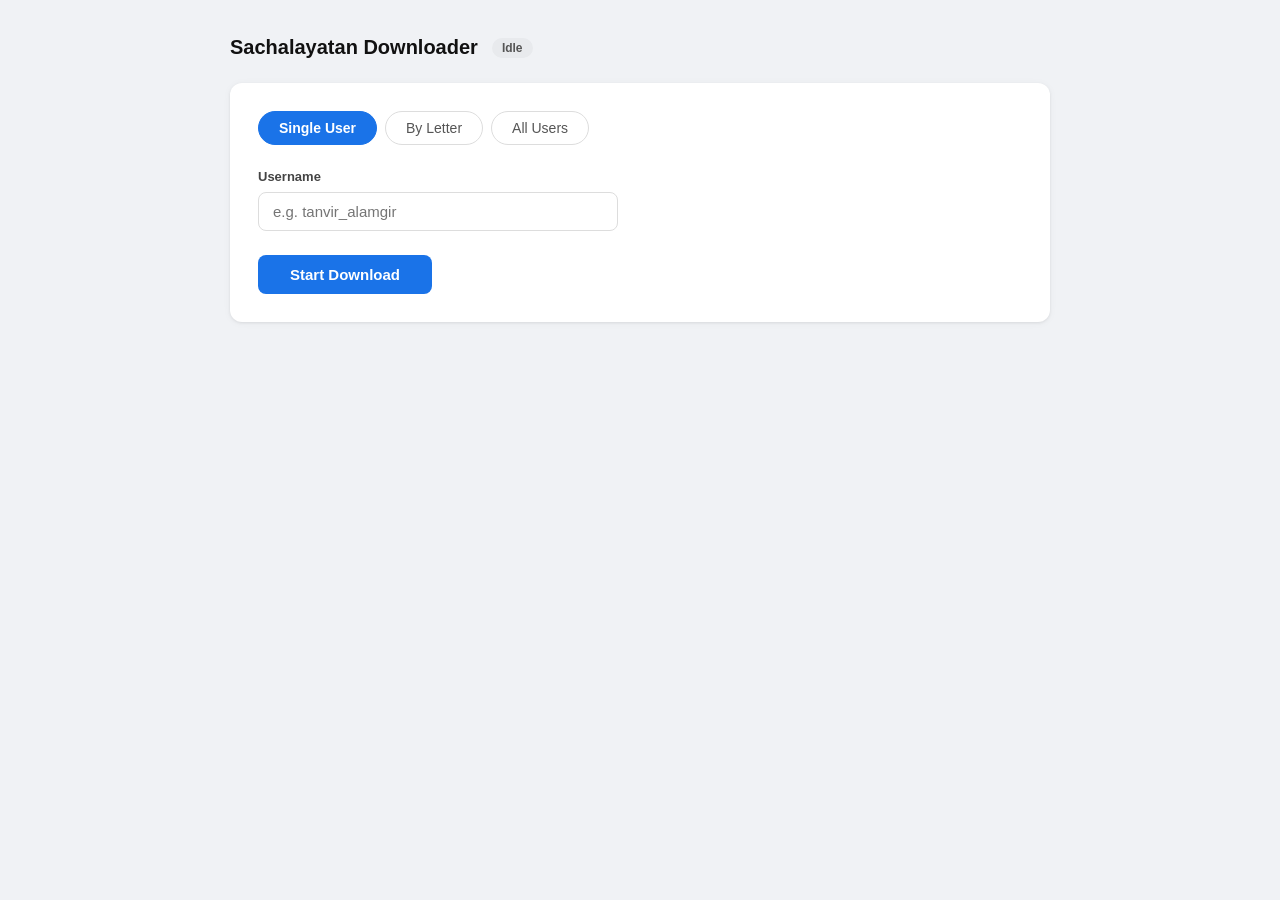
==== templates/index.html @ 8269a094 "Rebuild as Flask web app with HTML output - Replace PDF output with HTML (article + comments + image" ====
<!DOCTYPE html>
<html lang="en">
<head>
  <meta charset="UTF-8">
  <meta name="viewport" content="width=device-width, initial-scale=1">
  <title>Sachalayatan Downloader</title>
  <link rel="stylesheet" href="/static/style.css">
</head>
<body>

<div class="container">
  <div class="header">
    <h1>Sachalayatan Downloader</h1>
    <span class="status-badge" id="status-badge">Idle</span>
  </div>

  <!-- ── Control Panel ── -->
  <div class="panel" id="control-panel">

    <div class="mode-row">
      <button class="mode-btn active" data-mode="single">Single User</button>
      <button class="mode-btn" data-mode="letters">By Letter</button>
      <button class="mode-btn" data-mode="all">All Users</button>
    </div>

    <!-- Single user -->
    <div class="input-area" id="input-single">
      <label class="field-label">Username</label>
      <input type="text" id="username-input" placeholder="e.g. tanvir_alamgir" autocomplete="off" spellcheck="false">
    </div>

    <!-- By letter -->
    <div class="input-area hidden" id="input-letters">
      <label class="field-label">Select starting letter(s)</label>
      <div class="letter-grid" id="letter-grid"></div>
      <div class="field-hint">Click to toggle. Downloads all matching users from the CSV file below.</div>
      <div class="csv-picker">
        <label class="field-label" style="margin-top:16px">CSV file <span class="required">required</span></label>
        <div class="csv-row">
          <label class="file-btn" for="csv-letters">Choose File</label>
          <input type="file" id="csv-letters" accept=".csv" class="file-input">
          <span class="file-name placeholder" id="csv-letters-name">No file chosen</span>
          <button class="clear-btn hidden" id="csv-letters-clear">✕</button>
        </div>
      </div>
    </div>

    <!-- All users -->
    <div class="input-area hidden" id="input-all">
      <div class="csv-picker">
        <label class="field-label">CSV file <span class="required">required</span></label>
        <div class="csv-row">
          <label class="file-btn" for="csv-all">Choose File</label>
          <input type="file" id="csv-all" accept=".csv" class="file-input">
          <span class="file-name placeholder" id="csv-all-name">No file chosen</span>
          <button class="clear-btn hidden" id="csv-all-clear">✕</button>
        </div>
      </div>
    </div>

    <div class="action-row">
      <button class="start-btn" id="start-btn">Start Download</button>
      <div class="error-msg hidden" id="start-error"></div>
    </div>

  </div>

  <!-- ── Progress Panel ── -->
  <div class="panel hidden" id="progress-panel">

    <div class="progress-controls">
      <div class="progress-ctrl-left">
        <span class="paused-badge hidden" id="paused-badge">⏸ Paused</span>
      </div>
      <div class="progress-ctrl-right">
        <button class="ctrl-btn pause-btn" id="pause-btn">Pause</button>
        <button class="ctrl-btn stop-btn"  id="stop-btn">Stop</button>
      </div>
    </div>

    <div class="progress-block">
      <div class="progress-label">
        <span id="overall-label">Overall progress</span>
        <span class="progress-count" id="overall-count">0 / 0 users</span>
      </div>
      <div class="bar-track"><div class="bar-fill" id="overall-bar" style="width:0%"></div></div>
    </div>

    <div class="progress-block">
      <div class="progress-label">
        <span id="user-label">Current user</span>
        <span class="progress-count" id="user-count"></span>
      </div>
      <div class="bar-track"><div class="bar-fill" id="user-bar" style="width:0%"></div></div>
    </div>

    <div class="log-header">Live Log</div>
    <div class="log" id="log"></div>

  </div>

  <!-- ── Stop confirmation modal ── -->
  <div class="modal-overlay hidden" id="stop-modal">
    <div class="modal">
      <h3>Stop the download?</h3>
      <p>Articles already saved will not be deleted. The remaining users in this batch will be skipped.</p>
      <div class="modal-actions">
        <button class="modal-cancel" id="modal-cancel">Keep going</button>
        <button class="modal-confirm" id="modal-confirm">Stop</button>
      </div>
    </div>
  </div>

  <!-- ── Report Panel ── -->
  <div class="panel hidden" id="report-panel">
    <div class="report-top">
      <h2 id="report-title">Download Complete</h2>
      <div class="report-actions">
        <a class="report-link hidden" id="report-link" target="_blank">Open Full Report</a>
        <button class="new-btn" id="new-btn">New Download</button>
      </div>
    </div>
    <div class="report-stats" id="report-stats"></div>
    <div id="report-failed"></div>
    <div class="failure-actions hidden" id="failure-actions">
      <p class="failure-actions-label">Some users had failures:</p>
      <div class="failure-btns">
        <button class="retry-btn" id="retry-btn">Re-download failed users</button>
        <button class="save-csv-btn" id="save-csv-btn">Save failed usernames as CSV</button>
      </div>
    </div>
  </div>

</div><!-- /container -->

<script>
// ── Letter grid ────────────────────────────────────────────────────────────────
const grid = document.getElementById('letter-grid');
'ABCDEFGHIJKLMNOPQRSTUVWXYZ'.split('').forEach(ch => {
  const b = document.createElement('button');
  b.className = 'letter-btn';
  b.textContent = ch;
  b.dataset.letter = ch.toLowerCase();
  b.addEventListener('click', () => b.classList.toggle('selected'));
  grid.appendChild(b);
});

// ── Mode switching ─────────────────────────────────────────────────────────────
let mode = 'single';
document.querySelectorAll('.mode-btn').forEach(btn => {
  btn.addEventListener('click', () => {
    document.querySelectorAll('.mode-btn').forEach(b => b.classList.remove('active'));
    btn.classList.add('active');
    mode = btn.dataset.mode;
    document.querySelectorAll('.input-area').forEach(el => el.classList.add('hidden'));
    document.getElementById('input-' + mode).classList.remove('hidden');
  });
});

// ── CSV file pickers ───────────────────────────────────────────────────────────
function setupFilePicker(inputId, nameId, clearId) {
  const input  = document.getElementById(inputId);
  const nameEl = document.getElementById(nameId);
  const clearEl = document.getElementById(clearId);

  input.addEventListener('change', () => {
    if (input.files[0]) {
      nameEl.classList.remove('placeholder');
      clearEl.classList.remove('hidden');
      // Read file and show name + user count
      const reader = new FileReader();
      reader.onload = e => {
        const lines = e.target.result.split('\n').filter(l => l.trim() && l.trim().toLowerCase() !== 'username');
        nameEl.textContent = `${input.files[0].name}  (${lines.length} users)`;
      };
      reader.readAsText(input.files[0]);
    }
  });

  clearEl.addEventListener('click', () => {
    input.value = '';
    nameEl.textContent = 'No file chosen';
    nameEl.classList.add('placeholder');
    clearEl.classList.add('hidden');
  });
}

setupFilePicker('csv-letters', 'csv-letters-name', 'csv-letters-clear');
setupFilePicker('csv-all',     'csv-all-name',     'csv-all-clear');

// ── Start ──────────────────────────────────────────────────────────────────────
document.getElementById('start-btn').addEventListener('click', startDownload);
document.getElementById('username-input').addEventListener('keydown', e => {
  if (e.key === 'Enter') startDownload();
});

async function startDownload() {
  const errEl = document.getElementById('start-error');
  errEl.classList.add('hidden');

  const fd = new FormData();
  fd.append('mode', mode);

  if (mode === 'single') {
    const username = document.getElementById('username-input').value.trim();
    if (!username) { showErr('Please enter a username.'); return; }
    fd.append('username', username);
  } else if (mode === 'letters') {
    const letters = [...document.querySelectorAll('.letter-btn.selected')].map(b => b.dataset.letter);
    if (!letters.length) { showErr('Please select at least one letter.'); return; }
    const file = document.getElementById('csv-letters').files[0];
    if (!file) { showErr('Please choose a CSV file.'); return; }
    letters.forEach(l => fd.append('letters', l));
    fd.append('csv', file);
  } else if (mode === 'all') {
    const file = document.getElementById('csv-all').files[0];
    if (!file) { showErr('Please choose a CSV file.'); return; }
    fd.append('csv', file);
  }

  const resp = await fetch('/start', { method: 'POST', body: fd });
  const data = await resp.json();
  if (!resp.ok) { showErr(data.error); return; }

  switchTo('progress');
  setBadge('running');
  connectStream();
}

function showErr(msg) {
  const el = document.getElementById('start-error');
  el.textContent = msg;
  el.classList.remove('hidden');
}

// ── Panel switching ────────────────────────────────────────────────────────────
function switchTo(panel) {
  ['control', 'progress', 'report'].forEach(p => {
    document.getElementById(p + '-panel').classList.toggle('hidden', p !== panel);
  });
}

// ── Status badge ───────────────────────────────────────────────────────────────
function setBadge(state) {
  const b = document.getElementById('status-badge');
  b.className = 'status-badge ' + state;
  b.textContent = state === 'running' ? 'Running…' : state === 'done' ? 'Done' : 'Idle';
}

// ── Pause / Resume / Stop ──────────────────────────────────────────────────────
let isPaused = false;

document.getElementById('pause-btn').addEventListener('click', async () => {
  if (isPaused) {
    await fetch('/resume', { method: 'POST' });
  } else {
    await fetch('/pause', { method: 'POST' });
  }
});

document.getElementById('stop-btn').addEventListener('click', () => {
  document.getElementById('stop-modal').classList.remove('hidden');
});

document.getElementById('modal-cancel').addEventListener('click', () => {
  document.getElementById('stop-modal').classList.add('hidden');
});

document.getElementById('modal-confirm').addEventListener('click', async () => {
  document.getElementById('stop-modal').classList.add('hidden');
  document.getElementById('stop-btn').disabled = true;
  document.getElementById('stop-btn').textContent = 'Stopping…';
  await fetch('/stop', { method: 'POST' });
});

// ── SSE stream ─────────────────────────────────────────────────────────────────
let es;

function connectStream() {
  if (es) es.close();
  es = new EventSource('/stream');

  es.addEventListener('start', e => {
    const d = JSON.parse(e.data);
    setOverall(0, d.total_users);
  });

  es.addEventListener('user_start', e => {
    const d = JSON.parse(e.data);
    setOverall(d.user_idx - 1, d.total_users, d.username);
    setUser(0, 0, d.username);
    log(`▶ ${d.username}  (user ${d.user_idx} of ${d.total_users})`, 'info');
  });

  es.addEventListener('user_articles_found', e => {
    const d = JSON.parse(e.data);
    setUser(0, d.total_articles, d.username);
    log(`  Found ${d.total_articles} article${d.total_articles !== 1 ? 's' : ''}`, 'info');
  });

  es.addEventListener('article_done', e => {
    const d = JSON.parse(e.data);
    setUser(d.art_idx, d.total_articles, d.username);
    log(`  ✓ [${d.art_idx}/${d.total_articles}] ${d.title}`, 'ok');
  });

  es.addEventListener('article_fail', e => {
    const d = JSON.parse(e.data);
    setUser(d.art_idx, d.total_articles, d.username);
    log(`  ✗ [${d.art_idx}/${d.total_articles}] ${d.url} — ${d.error}`, 'fail');
  });

  es.addEventListener('user_done', e => {
    const d = JSON.parse(e.data);
    setOverall(d.user_idx, d.total_users);
    log(`✔ ${d.username} — ${d.success} saved${d.failed ? ', ' + d.failed + ' failed' : ''}`, 'done');
  });

  es.addEventListener('user_error', e => {
    const d = JSON.parse(e.data);
    log(`✗ ${d.username} — ${d.error}`, 'fail');
  });

  es.addEventListener('paused', () => {
    isPaused = true;
    document.getElementById('pause-btn').textContent = 'Resume';
    document.getElementById('pause-btn').classList.add('resume');
    document.getElementById('paused-badge').classList.remove('hidden');
    log('⏸ Download paused.', 'info');
  });

  es.addEventListener('resumed', () => {
    isPaused = false;
    document.getElementById('pause-btn').textContent = 'Pause';
    document.getElementById('pause-btn').classList.remove('resume');
    document.getElementById('paused-badge').classList.add('hidden');
    log('▶ Download resumed.', 'info');
  });

  es.addEventListener('complete', e => {
    const d = JSON.parse(e.data);
    es.close();
    setBadge('done');
    showReport(d);
  });

  es.onerror = () => log('Connection interrupted — will retry…', 'info');
}

// ── Progress bars ──────────────────────────────────────────────────────────────
function setOverall(done, total, user) {
  const pct = total ? Math.round(done / total * 100) : 0;
  document.getElementById('overall-bar').style.width = pct + '%';
  document.getElementById('overall-count').textContent = `${done} / ${total} users`;
  document.getElementById('overall-label').textContent =
    user ? `Overall — ${user}` : 'Overall progress';
}

function setUser(done, total, user) {
  const pct = total ? Math.round(done / total * 100) : 0;
  document.getElementById('user-bar').style.width = pct + '%';
  document.getElementById('user-count').textContent = total ? `${done} / ${total} articles` : '';
  document.getElementById('user-label').textContent = user || 'Current user';
}

// ── Log ────────────────────────────────────────────────────────────────────────
const logEl = document.getElementById('log');
function log(text, type) {
  const line = document.createElement('div');
  line.className = 'log-line' + (type ? ' ' + type : '');
  line.textContent = text;
  logEl.appendChild(line);
  logEl.scrollTop = logEl.scrollHeight;
}

// ── Report ─────────────────────────────────────────────────────────────────────
let _failedUsernames = [];

function showReport(d) {
  switchTo('report');
  _failedUsernames = d.failed_usernames || [];

  document.getElementById('report-title').textContent =
    d.stopped ? 'Download Stopped' : 'Download Complete';

  // Stats
  document.getElementById('report-stats').innerHTML = `
    <div class="stat"><div class="num">${d.total_users}</div><div class="lbl">Users</div></div>
    <div class="stat"><div class="num ok">${d.articles_done}</div><div class="lbl">Articles saved</div></div>
    <div class="stat"><div class="num ${d.articles_failed ? 'bad' : ''}">${d.articles_failed}</div><div class="lbl">Failed</div></div>
    <div class="stat"><div class="ts">${d.timestamp}</div><div class="lbl">${d.stopped ? 'Stopped' : 'Completed'}</div></div>
  `;

  // Failed articles table
  if (d.failed_list && d.failed_list.length) {
    const rows = d.failed_list.map(f =>
      `<tr><td>${f.username}</td><td><a href="${f.url}" target="_blank">${f.url}</a></td><td>${f.error}</td></tr>`
    ).join('');
    document.getElementById('report-failed').innerHTML = `
      <h3 class="failed-heading">Failed Articles (${d.failed_list.length})</h3>
      <table class="failed-table">
        <thead><tr><th>User</th><th>URL</th><th>Error</th></tr></thead>
        <tbody>${rows}</tbody>
      </table>`;
  }

  // Report link
  if (d.report_file) {
    const link = document.getElementById('report-link');
    link.href = `/reports/${d.report_file}`;
    link.classList.remove('hidden');
  }

  // Failure actions
  if (_failedUsernames.length) {
    document.getElementById('failure-actions').classList.remove('hidden');
  }
}

// Re-download failed users
document.getElementById('retry-btn').addEventListener('click', async () => {
  if (!_failedUsernames.length) return;
  const resp = await fetch('/retry', {
    method: 'POST',
    headers: { 'Content-Type': 'application/json' },
    body: JSON.stringify({ usernames: _failedUsernames }),
  });
  const data = await resp.json();
  if (!resp.ok) { alert(data.error); return; }

  // Reset UI and switch to progress
  document.getElementById('report-stats').innerHTML = '';
  document.getElementById('report-failed').innerHTML = '';
  document.getElementById('failure-actions').classList.add('hidden');
  document.getElementById('log').innerHTML = '';
  document.getElementById('pause-btn').textContent = 'Pause';
  document.getElementById('pause-btn').classList.remove('resume');
  document.getElementById('pause-btn').disabled = false;
  document.getElementById('stop-btn').disabled = false;
  document.getElementById('stop-btn').textContent = 'Stop';
  isPaused = false;
  setOverall(0, 0); setUser(0, 0);
  setBadge('running');
  switchTo('progress');
  connectStream();
});

// Save failed usernames as CSV
document.getElementById('save-csv-btn').addEventListener('click', async () => {
  if (!_failedUsernames.length) return;
  const content = 'username\n' + _failedUsernames.join('\n');
  const suggestedName = 'failed_users.csv';

  if (window.showSaveFilePicker) {
    try {
      const handle = await window.showSaveFilePicker({
        suggestedName,
        types: [{ description: 'CSV file', accept: { 'text/csv': ['.csv'] } }],
      });
      const writable = await handle.createWritable();
      await writable.write(content);
      await writable.close();
      return;
    } catch (e) {
      if (e.name === 'AbortError') return; // user cancelled picker
    }
  }
  // Fallback: browser download
  const blob = new Blob([content], { type: 'text/csv' });
  const url  = URL.createObjectURL(blob);
  const a    = document.createElement('a');
  a.href = url; a.download = suggestedName;
  a.click();
  URL.revokeObjectURL(url);
});

// New download button
document.getElementById('new-btn').addEventListener('click', () => {
  document.getElementById('report-stats').innerHTML = '';
  document.getElementById('report-failed').innerHTML = '';
  document.getElementById('failure-actions').classList.add('hidden');
  document.getElementById('log').innerHTML = '';
  document.getElementById('pause-btn').textContent = 'Pause';
  document.getElementById('pause-btn').classList.remove('resume');
  document.getElementById('pause-btn').disabled = false;
  document.getElementById('stop-btn').disabled = false;
  document.getElementById('stop-btn').textContent = 'Stop';
  isPaused = false;
  setOverall(0, 0); setUser(0, 0);
  setBadge('idle');
  switchTo('control');
});

// ── Reconnect if already running ───────────────────────────────────────────────
fetch('/status').then(r => r.json()).then(d => {
  if (d.running) {
    switchTo('progress');
    setBadge('running');
    log('Reconnected to running download…', 'info');
    connectStream();
  }
});
</script>
</body>
</html>
---- static/style.css ----
*, *::before, *::after { box-sizing: border-box; margin: 0; padding: 0; }

body {
  font-family: -apple-system, BlinkMacSystemFont, 'Segoe UI', Roboto, sans-serif;
  background: #f0f2f5;
  color: #222;
  min-height: 100vh;
  padding: 36px 20px 60px;
}

.container {
  max-width: 820px;
  margin: 0 auto;
}

/* ── Header ── */
.header {
  display: flex;
  align-items: center;
  gap: 14px;
  margin-bottom: 24px;
}

h1 {
  font-size: 20px;
  font-weight: 700;
  color: #111;
}

.status-badge {
  font-size: 12px;
  font-weight: 600;
  padding: 3px 10px;
  border-radius: 20px;
  background: #e8eaed;
  color: #555;
}
.status-badge.running { background: #fef3c7; color: #92400e; }
.status-badge.done    { background: #d1fae5; color: #065f46; }

/* ── Panel ── */
.panel {
  background: #fff;
  border-radius: 12px;
  padding: 28px;
  box-shadow: 0 1px 3px rgba(0,0,0,0.08), 0 1px 8px rgba(0,0,0,0.04);
  margin-bottom: 20px;
}

.hidden { display: none !important; }

/* ── Mode buttons ── */
.mode-row {
  display: flex;
  gap: 8px;
  margin-bottom: 24px;
}

.mode-btn {
  padding: 8px 20px;
  border-radius: 20px;
  border: 1.5px solid #ddd;
  background: #fff;
  color: #555;
  font-size: 14px;
  font-weight: 500;
  cursor: pointer;
  transition: all 0.15s;
}
.mode-btn:hover:not(.active) { border-color: #999; color: #222; }
.mode-btn.active {
  background: #1a73e8;
  border-color: #1a73e8;
  color: #fff;
  font-weight: 600;
}

/* ── Input areas ── */
.input-area { margin-bottom: 24px; }

.field-label {
  display: block;
  font-size: 13px;
  font-weight: 600;
  color: #444;
  margin-bottom: 8px;
}

#username-input {
  width: 100%;
  max-width: 360px;
  padding: 10px 14px;
  border: 1.5px solid #ddd;
  border-radius: 8px;
  font-size: 15px;
  outline: none;
  transition: border-color 0.15s;
  color: #222;
}
#username-input:focus { border-color: #1a73e8; }

/* ── Letter grid ── */
.letter-grid {
  display: flex;
  flex-wrap: wrap;
  gap: 6px;
  margin-bottom: 10px;
}

.letter-btn {
  width: 38px;
  height: 38px;
  border-radius: 7px;
  border: 1.5px solid #ddd;
  background: #fff;
  color: #444;
  font-size: 13px;
  font-weight: 600;
  cursor: pointer;
  transition: all 0.12s;
}
.letter-btn:hover { border-color: #999; }
.letter-btn.selected {
  background: #1a73e8;
  border-color: #1a73e8;
  color: #fff;
}

.field-hint, .all-info {
  font-size: 13px;
  color: #777;
  line-height: 1.5;
}

/* ── CSV file picker ── */
.csv-picker { margin-top: 16px; }

.csv-row {
  display: flex;
  align-items: center;
  gap: 10px;
  flex-wrap: wrap;
}

.file-input { display: none; }

.file-btn {
  padding: 7px 16px;
  background: #fff;
  border: 1.5px solid #ddd;
  border-radius: 7px;
  font-size: 13px;
  font-weight: 600;
  color: #444;
  cursor: pointer;
  transition: border-color 0.15s;
  white-space: nowrap;
}
.file-btn:hover { border-color: #999; color: #111; }

.file-name {
  font-size: 13px;
  color: #555;
  flex: 1;
  min-width: 0;
  overflow: hidden;
  text-overflow: ellipsis;
  white-space: nowrap;
}
.file-name.placeholder { color: #aaa; }

.required {
  font-size: 11px;
  font-weight: 600;
  color: #c0392b;
  text-transform: uppercase;
  letter-spacing: 0.04em;
  margin-left: 6px;
}

.clear-btn {
  padding: 4px 8px;
  background: none;
  border: none;
  color: #aaa;
  font-size: 13px;
  cursor: pointer;
  border-radius: 4px;
  transition: color 0.12s;
  flex-shrink: 0;
}
.clear-btn:hover { color: #c0392b; }

/* ── Start button ── */
.action-row { display: flex; align-items: center; gap: 16px; flex-wrap: wrap; }

.start-btn {
  padding: 11px 32px;
  background: #1a73e8;
  color: #fff;
  border: none;
  border-radius: 8px;
  font-size: 15px;
  font-weight: 600;
  cursor: pointer;
  transition: background 0.15s;
}
.start-btn:hover { background: #1558c0; }

.error-msg {
  font-size: 14px;
  color: #c0392b;
}

/* ── Progress bars ── */
.progress-block { margin-bottom: 22px; }

.progress-label {
  display: flex;
  justify-content: space-between;
  font-size: 13px;
  color: #555;
  margin-bottom: 7px;
  font-weight: 500;
}

.progress-count { color: #888; font-weight: 400; }

.bar-track {
  height: 10px;
  background: #e8eaed;
  border-radius: 5px;
  overflow: hidden;
}

.bar-fill {
  height: 100%;
  background: #1a73e8;
  border-radius: 5px;
  width: 0%;
  transition: width 0.35s ease;
}

/* ── Progress controls ── */
.progress-controls {
  display: flex;
  justify-content: space-between;
  align-items: center;
  margin-bottom: 20px;
}

.progress-ctrl-right { display: flex; gap: 8px; }

.paused-badge {
  font-size: 13px;
  font-weight: 600;
  color: #92400e;
  background: #fef3c7;
  padding: 4px 12px;
  border-radius: 20px;
}

.ctrl-btn {
  padding: 7px 18px;
  border-radius: 7px;
  border: 1.5px solid;
  font-size: 13px;
  font-weight: 600;
  cursor: pointer;
  transition: all 0.15s;
}

.pause-btn {
  border-color: #1a73e8;
  color: #1a73e8;
  background: #fff;
}
.pause-btn:hover  { background: #e8f0fe; }
.pause-btn.resume { border-color: #2d6a3f; color: #2d6a3f; }
.pause-btn.resume:hover { background: #d1fae5; }

.stop-btn {
  border-color: #c0392b;
  color: #c0392b;
  background: #fff;
}
.stop-btn:hover    { background: #fde8e8; }
.stop-btn:disabled { border-color: #ddd; color: #aaa; cursor: not-allowed; background: #fff; }

/* ── Stop modal ── */
.modal-overlay {
  position: fixed;
  inset: 0;
  background: rgba(0,0,0,0.4);
  display: flex;
  align-items: center;
  justify-content: center;
  z-index: 100;
}

.modal {
  background: #fff;
  border-radius: 12px;
  padding: 28px 32px;
  max-width: 400px;
  width: 90%;
  box-shadow: 0 8px 32px rgba(0,0,0,0.2);
}

.modal h3 { font-size: 17px; margin-bottom: 10px; }
.modal p  { font-size: 14px; color: #555; line-height: 1.6; margin-bottom: 24px; }

.modal-actions { display: flex; gap: 10px; justify-content: flex-end; }

.modal-cancel {
  padding: 8px 18px;
  border: 1.5px solid #ddd;
  border-radius: 7px;
  background: #fff;
  color: #444;
  font-size: 14px;
  font-weight: 600;
  cursor: pointer;
}
.modal-cancel:hover { border-color: #999; }

.modal-confirm {
  padding: 8px 18px;
  border: none;
  border-radius: 7px;
  background: #c0392b;
  color: #fff;
  font-size: 14px;
  font-weight: 600;
  cursor: pointer;
}
.modal-confirm:hover { background: #a93226; }

/* ── Failure actions ── */
.failure-actions {
  margin-top: 28px;
  padding-top: 24px;
  border-top: 1px solid #eee;
}

.failure-actions-label {
  font-size: 14px;
  font-weight: 600;
  color: #444;
  margin-bottom: 12px;
}

.failure-btns { display: flex; gap: 10px; flex-wrap: wrap; }

.retry-btn {
  padding: 9px 20px;
  background: #1a73e8;
  color: #fff;
  border: none;
  border-radius: 8px;
  font-size: 14px;
  font-weight: 600;
  cursor: pointer;
  transition: background 0.15s;
}
.retry-btn:hover { background: #1558c0; }

.save-csv-btn {
  padding: 9px 20px;
  background: #fff;
  color: #1a73e8;
  border: 1.5px solid #1a73e8;
  border-radius: 8px;
  font-size: 14px;
  font-weight: 600;
  cursor: pointer;
  transition: background 0.15s;
}
.save-csv-btn:hover { background: #e8f0fe; }

/* ── Log ── */
.log-header {
  font-size: 11px;
  font-weight: 700;
  text-transform: uppercase;
  letter-spacing: 0.06em;
  color: #999;
  margin-bottom: 8px;
}

.log {
  background: #1e1e2e;
  border-radius: 8px;
  padding: 14px 16px;
  height: 300px;
  overflow-y: auto;
  font-family: 'Cascadia Code', 'Consolas', 'Courier New', monospace;
  font-size: 12.5px;
  line-height: 1.75;
  scroll-behavior: smooth;
}

.log-line      { color: #cdd6f4; }
.log-line.ok   { color: #a6e3a1; }
.log-line.fail { color: #f38ba8; }
.log-line.done { color: #89dceb; font-weight: 600; }
.log-line.info { color: #fab387; }

/* ── Report ── */
.report-top {
  display: flex;
  align-items: center;
  justify-content: space-between;
  margin-bottom: 24px;
  flex-wrap: wrap;
  gap: 12px;
}

.report-top h2 { font-size: 18px; font-weight: 700; }

.report-actions { display: flex; align-items: center; gap: 12px; }

.report-link {
  font-size: 14px;
  font-weight: 600;
  color: #1a73e8;
  text-decoration: none;
  padding: 7px 16px;
  border: 1.5px solid #1a73e8;
  border-radius: 7px;
  transition: background 0.15s;
}
.report-link:hover { background: #e8f0fe; }

.new-btn {
  font-size: 14px;
  font-weight: 600;
  color: #555;
  background: #fff;
  border: 1.5px solid #ddd;
  border-radius: 7px;
  padding: 7px 16px;
  cursor: pointer;
  transition: border-color 0.15s;
}
.new-btn:hover { border-color: #999; color: #222; }

.report-stats {
  display: flex;
  gap: 16px;
  flex-wrap: wrap;
  margin-bottom: 24px;
}

.stat {
  background: #f8f9fa;
  border-radius: 10px;
  padding: 16px 22px;
  min-width: 110px;
}
.stat .num  { font-size: 30px; font-weight: 700; line-height: 1; margin-bottom: 4px; }
.stat .num.ok  { color: #2d6a3f; }
.stat .num.bad { color: #c0392b; }
.stat .ts   { font-size: 15px; font-weight: 600; line-height: 1; margin-bottom: 4px; }
.stat .lbl  { font-size: 12px; color: #777; }

.failed-heading {
  font-size: 15px;
  font-weight: 600;
  margin-bottom: 12px;
  color: #c0392b;
}

.failed-table {
  width: 100%;
  border-collapse: collapse;
  font-size: 13px;
}
.failed-table th {
  text-align: left;
  padding: 8px 10px;
  background: #f5f5f5;
  border-bottom: 2px solid #e0e0e0;
  font-weight: 600;
  color: #444;
}
.failed-table td {
  padding: 8px 10px;
  border-bottom: 1px solid #eee;
  vertical-align: top;
  word-break: break-all;
}
.failed-table a { color: #1a73e8; text-decoration: none; }
.failed-table a:hover { text-decoration: underline; }
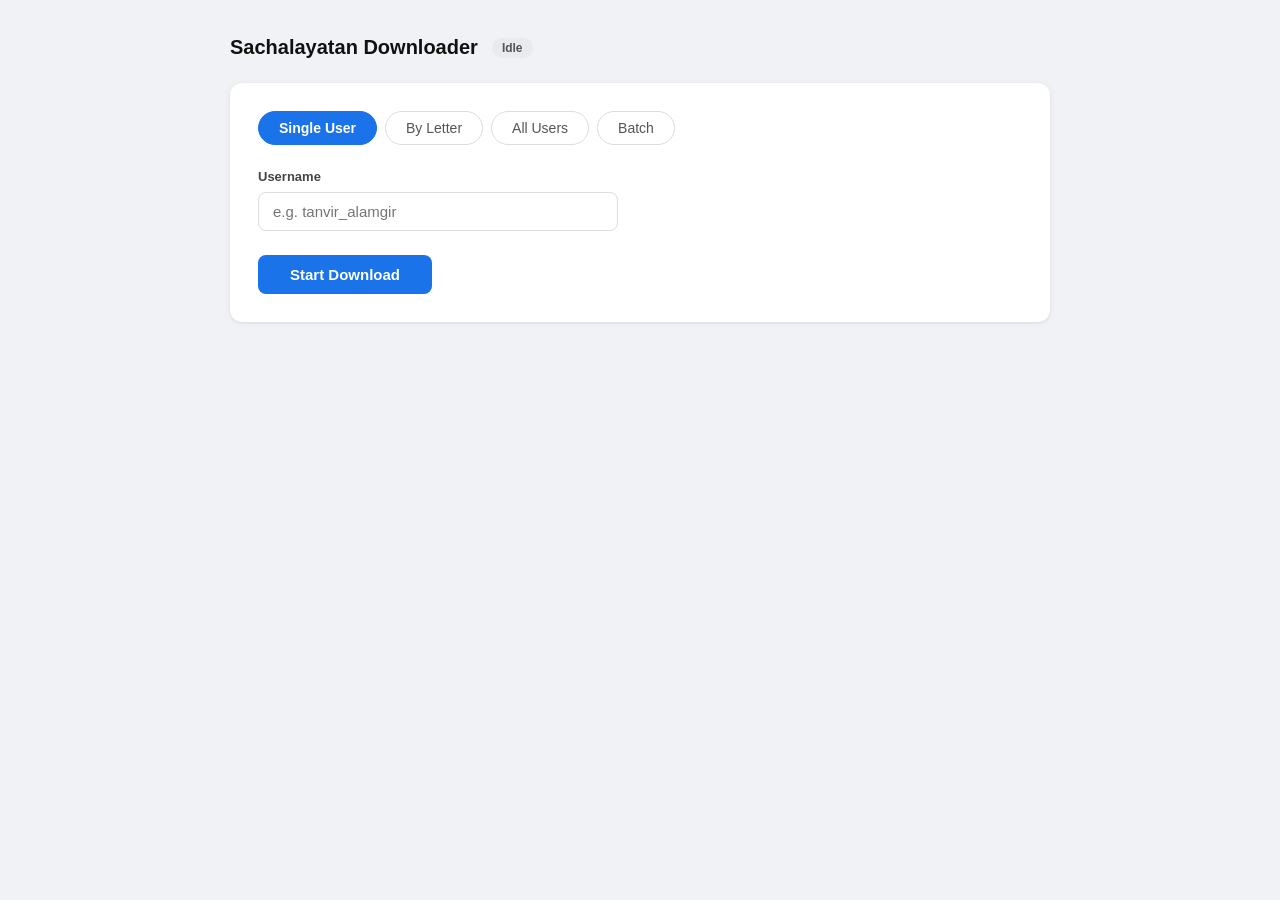
==== commit 6ee7f881: "Add Batch download mode with persistent position tracking Users can now upload a CSV, choose 50/100/" ====
--- a/templates/index.html
+++ b/templates/index.html
@@ -21,6 +21,7 @@
       <button class="mode-btn active" data-mode="single">Single User</button>
       <button class="mode-btn" data-mode="letters">By Letter</button>
       <button class="mode-btn" data-mode="all">All Users</button>
+      <button class="mode-btn" data-mode="batch">Batch</button>
     </div>
 
     <!-- Single user -->
@@ -58,6 +59,31 @@
       </div>
     </div>
 
+    <!-- Batch -->
+    <div class="input-area hidden" id="input-batch">
+      <div class="csv-picker">
+        <label class="field-label">CSV file <span class="required">required</span></label>
+        <div class="csv-row">
+          <label class="file-btn" for="csv-batch">Choose File</label>
+          <input type="file" id="csv-batch" accept=".csv" class="file-input">
+          <span class="file-name placeholder" id="csv-batch-name">No file chosen</span>
+          <button class="clear-btn hidden" id="csv-batch-clear">✕</button>
+        </div>
+      </div>
+      <div class="batch-size-row">
+        <label class="field-label" style="margin-top:16px">Users per batch</label>
+        <div class="batch-size-btns">
+          <button class="batch-size-btn" data-size="50">50</button>
+          <button class="batch-size-btn active" data-size="100">100</button>
+          <button class="batch-size-btn" data-size="200">200</button>
+        </div>
+      </div>
+      <div class="batch-status hidden" id="batch-status">
+        <div class="batch-status-line" id="batch-status-line"></div>
+        <button class="batch-reset-btn hidden" id="batch-reset-btn">Reset progress</button>
+      </div>
+    </div>
+
     <div class="action-row">
       <button class="start-btn" id="start-btn">Start Download</button>
       <div class="error-msg hidden" id="start-error"></div>
@@ -122,6 +148,7 @@
     </div>
     <div class="report-stats" id="report-stats"></div>
     <div id="report-failed"></div>
+    <div class="batch-next-info hidden" id="batch-next-info"></div>
     <div class="failure-actions hidden" id="failure-actions">
       <p class="failure-actions-label">Some users had failures:</p>
       <div class="failure-btns">
@@ -187,6 +214,61 @@
 
 setupFilePicker('csv-letters', 'csv-letters-name', 'csv-letters-clear');
 setupFilePicker('csv-all',     'csv-all-name',     'csv-all-clear');
+setupFilePicker('csv-batch',   'csv-batch-name',   'csv-batch-clear');
+
+// ── Batch size selector ────────────────────────────────────────────────────────
+let batchSize = 100;
+let batchKey  = null;
+
+document.querySelectorAll('.batch-size-btn').forEach(btn => {
+  btn.addEventListener('click', () => {
+    document.querySelectorAll('.batch-size-btn').forEach(b => b.classList.remove('active'));
+    btn.classList.add('active');
+    batchSize = parseInt(btn.dataset.size);
+  });
+});
+
+// When a batch CSV is chosen, fetch its current position from the server
+document.getElementById('csv-batch').addEventListener('change', async () => {
+  const file = document.getElementById('csv-batch').files[0];
+  if (!file) return;
+
+  const fd = new FormData();
+  fd.append('csv', file);
+  const resp = await fetch('/batch-info', { method: 'POST', body: fd });
+  if (!resp.ok) return;
+  const d = await resp.json();
+
+  batchKey = d.key;
+  const statusEl = document.getElementById('batch-status');
+  const lineEl   = document.getElementById('batch-status-line');
+  const resetBtn = document.getElementById('batch-reset-btn');
+  statusEl.classList.remove('hidden');
+
+  if (d.position === 0) {
+    lineEl.textContent = `${d.total.toLocaleString()} users total — will start from the beginning.`;
+    resetBtn.classList.add('hidden');
+  } else if (d.remaining <= 0) {
+    lineEl.textContent = `All ${d.total.toLocaleString()} users already downloaded. Reset to start over.`;
+    resetBtn.classList.remove('hidden');
+  } else {
+    lineEl.textContent =
+      `Resuming from user ${(d.position + 1).toLocaleString()} of ${d.total.toLocaleString()} — ${d.remaining.toLocaleString()} remaining.`;
+    resetBtn.classList.remove('hidden');
+  }
+});
+
+document.getElementById('batch-reset-btn').addEventListener('click', async () => {
+  if (!batchKey) return;
+  if (!confirm('Reset progress? The next batch will start from the beginning of the CSV.')) return;
+  await fetch('/batch-reset', {
+    method: 'POST',
+    headers: { 'Content-Type': 'application/json' },
+    body: JSON.stringify({ key: batchKey }),
+  });
+  // Re-trigger the info fetch
+  document.getElementById('csv-batch').dispatchEvent(new Event('change'));
+});
 
 // ── Start ──────────────────────────────────────────────────────────────────────
 document.getElementById('start-btn').addEventListener('click', startDownload);
@@ -216,6 +298,11 @@
     const file = document.getElementById('csv-all').files[0];
     if (!file) { showErr('Please choose a CSV file.'); return; }
     fd.append('csv', file);
+  } else if (mode === 'batch') {
+    const file = document.getElementById('csv-batch').files[0];
+    if (!file) { showErr('Please choose a CSV file.'); return; }
+    fd.append('csv', file);
+    fd.append('batch_size', batchSize);
   }
 
   const resp = await fetch('/start', { method: 'POST', body: fd });
@@ -342,6 +429,10 @@
     es.close();
     setBadge('done');
     showReport(d);
+    // Refresh batch status panel if batch mode was used
+    if (d.batch_next && document.getElementById('csv-batch').files[0]) {
+      document.getElementById('csv-batch').dispatchEvent(new Event('change'));
+    }
   });
 
   es.onerror = () => log('Connection interrupted — will retry…', 'info');
@@ -409,6 +500,25 @@
     const link = document.getElementById('report-link');
     link.href = `/reports/${d.report_file}`;
     link.classList.remove('hidden');
+  }
+
+  // Batch next-run info
+  const batchNextEl = document.getElementById('batch-next-info');
+  if (d.batch_next) {
+    const bn = d.batch_next;
+    if (bn.remaining > 0) {
+      batchNextEl.classList.remove('hidden');
+      batchNextEl.innerHTML =
+        `<div class="batch-next-msg">` +
+        `Batch done. <strong>${bn.remaining.toLocaleString()}</strong> users remaining in this CSV. ` +
+        `Next batch will start from user <strong>${(bn.position + 1).toLocaleString()}</strong> of ${bn.total.toLocaleString()}.` +
+        `</div>`;
+    } else {
+      batchNextEl.classList.remove('hidden');
+      batchNextEl.innerHTML = `<div class="batch-next-msg">All ${bn.total.toLocaleString()} users in this CSV have been downloaded.</div>`;
+    }
+  } else {
+    batchNextEl.classList.add('hidden');
   }
 
   // Failure actions
@@ -478,6 +588,7 @@
 document.getElementById('new-btn').addEventListener('click', () => {
   document.getElementById('report-stats').innerHTML = '';
   document.getElementById('report-failed').innerHTML = '';
+  document.getElementById('batch-next-info').classList.add('hidden');
   document.getElementById('failure-actions').classList.add('hidden');
   document.getElementById('log').innerHTML = '';
   document.getElementById('pause-btn').textContent = 'Pause';
--- a/static/style.css
+++ b/static/style.css
@@ -492,3 +492,64 @@
 }
 .failed-table a { color: #1a73e8; text-decoration: none; }
 .failed-table a:hover { text-decoration: underline; }
+
+/* ── Batch mode ─────────────────────────────────────────────────────────────── */
+.batch-size-row { margin-top: 16px; }
+
+.batch-size-btns {
+  display: flex;
+  gap: 8px;
+  margin-top: 8px;
+}
+
+.batch-size-btn {
+  padding: 8px 20px;
+  border: 2px solid #d0d0d0;
+  border-radius: 8px;
+  background: #fff;
+  font-size: 14px;
+  font-weight: 600;
+  color: #555;
+  cursor: pointer;
+  transition: all .15s;
+}
+.batch-size-btn:hover  { border-color: #1a73e8; color: #1a73e8; }
+.batch-size-btn.active { border-color: #1a73e8; background: #1a73e8; color: #fff; }
+
+.batch-status {
+  margin-top: 16px;
+  padding: 12px 16px;
+  background: #f0f4ff;
+  border-radius: 8px;
+  border-left: 4px solid #1a73e8;
+  display: flex;
+  align-items: center;
+  gap: 16px;
+  flex-wrap: wrap;
+}
+
+.batch-status-line { font-size: 13px; color: #333; flex: 1; }
+
+.batch-reset-btn {
+  font-size: 12px;
+  padding: 4px 12px;
+  border: 1px solid #c0392b;
+  border-radius: 6px;
+  background: transparent;
+  color: #c0392b;
+  cursor: pointer;
+  white-space: nowrap;
+}
+.batch-reset-btn:hover { background: #fdecea; }
+
+.batch-next-info {
+  margin-top: 16px;
+}
+.batch-next-msg {
+  padding: 12px 16px;
+  background: #f0f4ff;
+  border-radius: 8px;
+  border-left: 4px solid #1a73e8;
+  font-size: 14px;
+  color: #333;
+}
